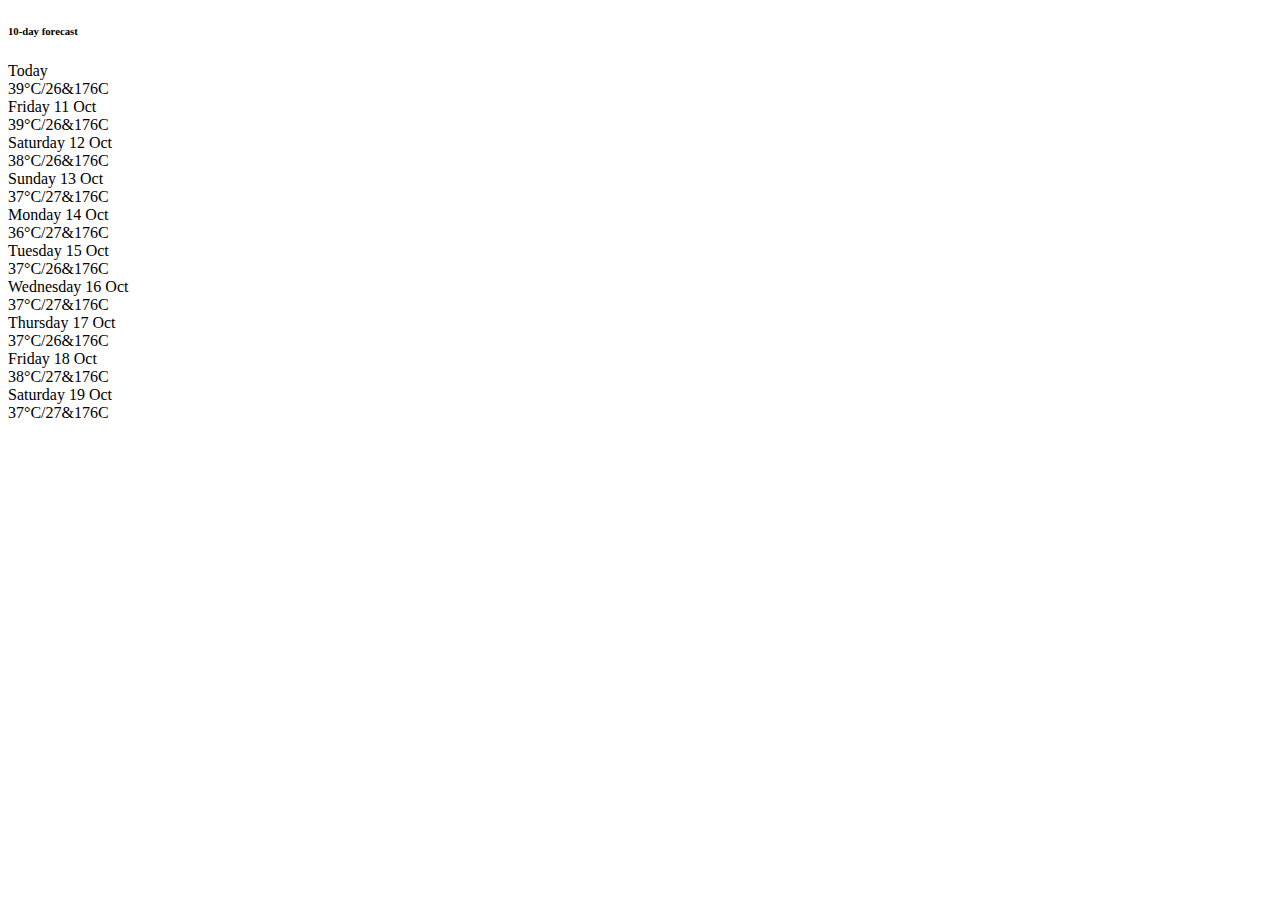
==== index.html @ f7fb5e8a "Add files via upload" ====
<!DOCTYPE html>
<html lang="en">
<head>
    <link rel="stylesheet" href="style.css">
    <meta charset="UTF-8">
    <meta name="viewport" content="width=device-width, initial-scale=1.0">
    <title>10-DAY FORECAST</title>
</head>
<body>
    <div class="container">
        <h6>10-day forecast</h6>
        <div class="box1">
            <div class="text">Today</div>
            <div class="sun"></div>
            <div class="temp">39&#176C/26&176C</div>
        </div>
        <div class="box">
            <div class="text">Friday 11 Oct</div>
            <div class="sun"></div>
            <div class="temp">39&#176C/26&176C</div>
        </div>
        <div class="box">
            <div class="text">Saturday 12 Oct</div>
            <div class="sun"></div>
            <div class="temp">38&#176C/26&176C</div>
        </div>
        <div class="box">
        <div class="text">Sunday 13 Oct</div>
        <div class="sunb"></div>
        <div class="temp">37&#176C/27&176C</div>
    </div>
    <div class="box">
        <div class="text">Monday 14 Oct</div>
        <div class="sunb"></div>
        <div class="temp">36&#176C/27&176C</div>
    </div>
    <div class="box">
        <div class="text">Tuesday 15 Oct</div>
        <div class="sun"></div>
        <div class="temp">37&#176C/26&176C</div>
    </div>
    <div class="box">
        <div class="text">Wednesday 16 Oct</div>
        <div class="sunb"></div>
        <div class="temp">37&#176C/27&176C</div>
    </div>
    <div class="box">
        <div class="text">Thursday 17 Oct</div>
        <div class="sun"></div>
        <div class="temp">37&#176C/26&176C</div>
    </div>
    <div class="box">
        <div class="text">Friday 18 Oct</div>
        <div class="sunb"></div>
        <div class="temp">38&#176C/27&176C</div>
    </div>
    <div class="box">
        <div class="text">Saturday 19 Oct</div>
        <div class="sunb"></div>
        <div class="temp">37&#176C/27&176C</div>
    </div>
    </div>
</body>
</html>
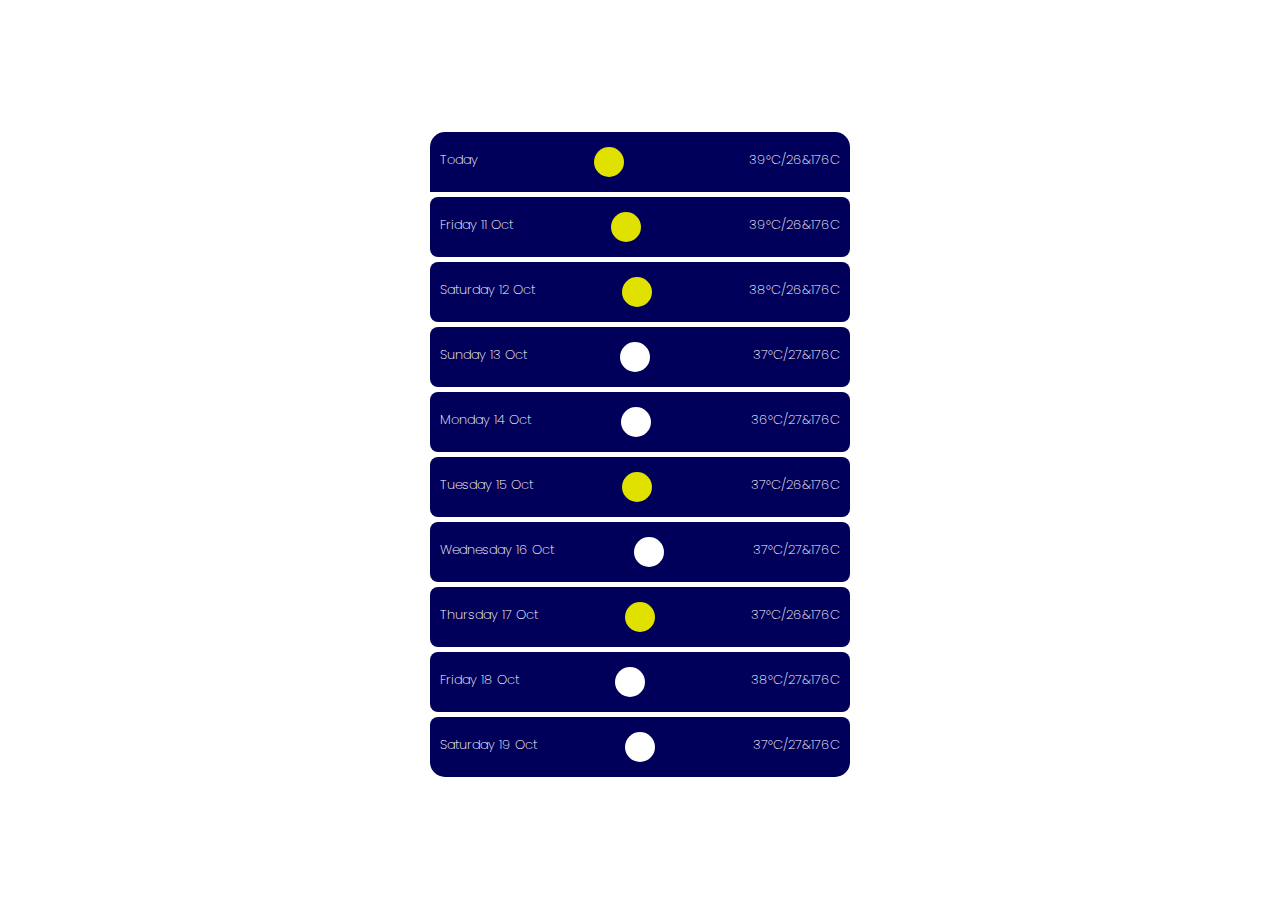
==== commit 63dac460: "Add files via upload" ====
--- a/index.html
+++ b/index.html
@@ -2,6 +2,9 @@
 <html lang="en">
 <head>
     <link rel="stylesheet" href="style.css">
+    <link rel="preconnect" href="https://fonts.googleapis.com">
+<link rel="preconnect" href="https://fonts.gstatic.com" crossorigin>
+<link href="https://fonts.googleapis.com/css2?family=Poppins:ital,wght@0,100;0,200;0,300;0,400;0,500;0,600;0,700;0,800;0,900;1,100;1,200;1,300;1,400;1,500;1,600;1,700;1,800;1,900&display=swap" rel="stylesheet">
     <meta charset="UTF-8">
     <meta name="viewport" content="width=device-width, initial-scale=1.0">
     <title>10-DAY FORECAST</title>
@@ -14,47 +17,56 @@
             <div class="sun"></div>
             <div class="temp">39&#176C/26&176C</div>
         </div>
+        
         <div class="box">
             <div class="text">Friday 11 Oct</div>
             <div class="sun"></div>
             <div class="temp">39&#176C/26&176C</div>
         </div>
+        
         <div class="box">
             <div class="text">Saturday 12 Oct</div>
             <div class="sun"></div>
             <div class="temp">38&#176C/26&176C</div>
         </div>
+        
         <div class="box">
         <div class="text">Sunday 13 Oct</div>
         <div class="sunb"></div>
         <div class="temp">37&#176C/27&176C</div>
     </div>
+    
     <div class="box">
         <div class="text">Monday 14 Oct</div>
         <div class="sunb"></div>
         <div class="temp">36&#176C/27&176C</div>
     </div>
+    
     <div class="box">
         <div class="text">Tuesday 15 Oct</div>
         <div class="sun"></div>
         <div class="temp">37&#176C/26&176C</div>
     </div>
+    
     <div class="box">
         <div class="text">Wednesday 16 Oct</div>
         <div class="sunb"></div>
         <div class="temp">37&#176C/27&176C</div>
     </div>
+    
     <div class="box">
         <div class="text">Thursday 17 Oct</div>
         <div class="sun"></div>
         <div class="temp">37&#176C/26&176C</div>
     </div>
+    
     <div class="box">
         <div class="text">Friday 18 Oct</div>
         <div class="sunb"></div>
         <div class="temp">38&#176C/27&176C</div>
     </div>
-    <div class="box">
+    
+    <div class="box10">
         <div class="text">Saturday 19 Oct</div>
         <div class="sunb"></div>
         <div class="temp">37&#176C/27&176C</div>
--- a/style.css
+++ b/style.css
@@ -0,0 +1,91 @@
+body{
+    font-family: "poppins",sans-serif;
+    font-weight: 300;
+    font-weight: 400;
+    font-style: normal;
+    background-color: rgba(0, 0,180, 0.,849);
+    color: white;
+    display: grid;
+    justify-content: center;
+    margin-top: 100px;
+
+ }
+ h6{
+    font-size: large;
+    font-weight: 400;
+    padding: 0;
+    margin: 0;
+ }
+ .box{
+    height: 40px;
+    width: 400px;
+    background-color: rgb(0,0,90);
+    display: flex;
+    justify-content: space-between;
+    margin: 5px;
+    padding: 10px;
+    border-radius: 8px;
+ }
+ .box1 {
+    height: 40px;
+    width: 400px;
+    background-color: rgb(0,0,90);
+    display: flex;
+    justify-content: space-between;
+    margin: 5px;
+    padding: 10px;
+    border-top-left-radius: 15px;
+    border-top-right-radius: 15px;
+
+ }
+ .box10 {
+    height: 40px;
+    width: 400px;
+    background-color: rgb(0,0,90);
+    display: flex;
+    justify-content: space-between;
+    margin: 5px;
+    padding: 10px;
+    border-top-left-radius: 8px;
+    border-top-right-radius: 8px;
+    border-bottom-right-radius: 15px;
+    border-bottom-left-radius: 15px;
+ }
+ .text{
+    color: white;
+    font-weight: 200;
+    font-size: small;
+    margin-top:8px ;
+
+
+ }
+ .sun{
+    height: 30px;
+    width: 30px;
+    border-radius:50% ;
+    background-color: rgb(225, 225,0);
+    display: flex;
+    justify-content: center;
+    margin-top: 5px;
+    margin-right: 10px;
+
+ }
+ .sunb{
+    height: 30px;
+    width: 30px;
+    border-radius: 50%;
+    background: white;
+    display: flex;
+    justify-content: center;
+    margin-top: 5px;
+    margin-right: 10px;
+
+ }
+ .temp{
+    text-align: end;
+    color: white;
+    font-weight: 200;
+    font-size: small;
+    margin-top: 8px;
+    padding: 0;
+ }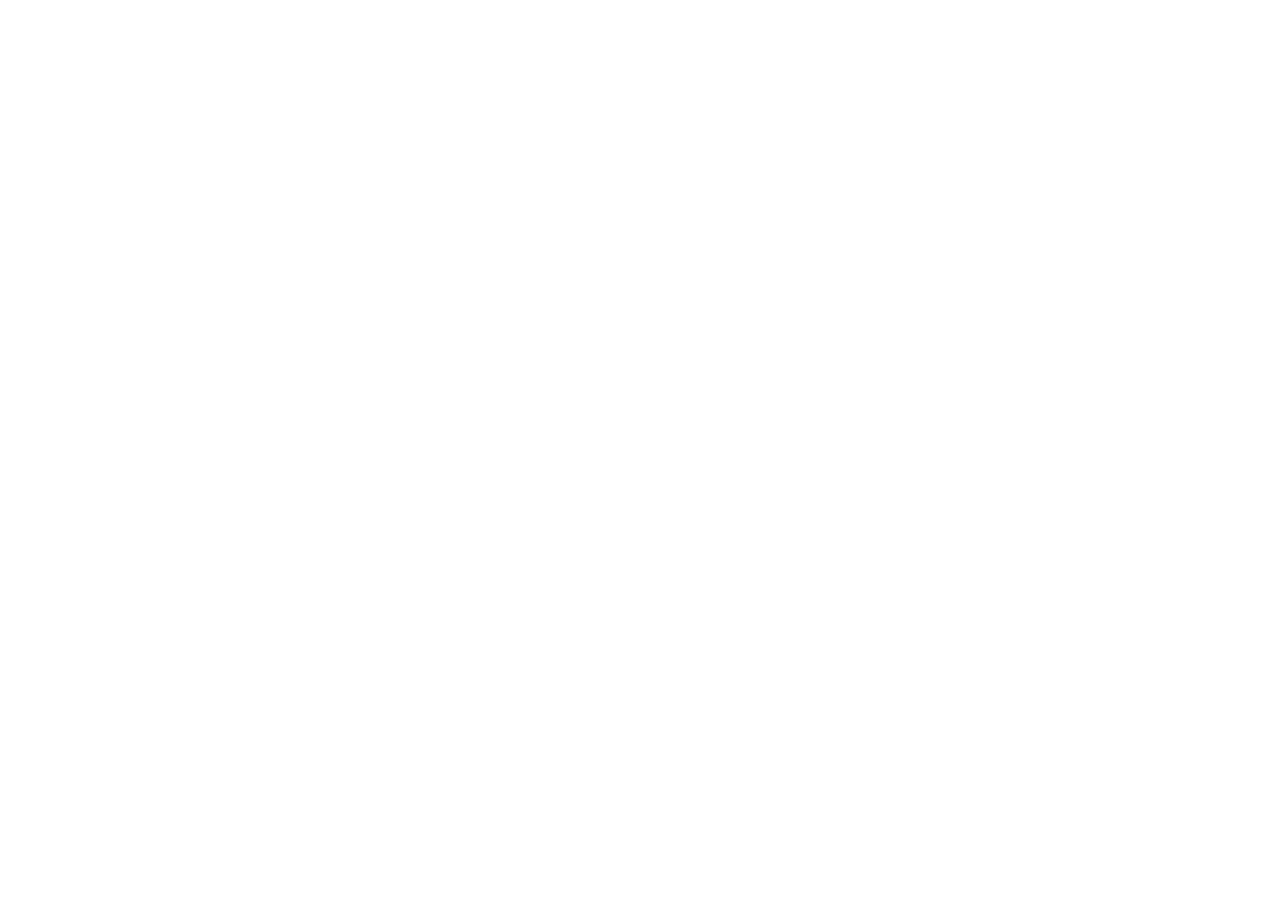
==== commit 0c916dad: "Add files via upload" ====
--- a/index.html
+++ b/index.html
@@ -1,76 +1,38 @@
 <!DOCTYPE html>
 <html lang="en">
 <head>
-    <link rel="stylesheet" href="style.css">
-    <link rel="preconnect" href="https://fonts.googleapis.com">
-<link rel="preconnect" href="https://fonts.gstatic.com" crossorigin>
-<link href="https://fonts.googleapis.com/css2?family=Poppins:ital,wght@0,100;0,200;0,300;0,400;0,500;0,600;0,700;0,800;0,900;1,100;1,200;1,300;1,400;1,500;1,600;1,700;1,800;1,900&display=swap" rel="stylesheet">
     <meta charset="UTF-8">
     <meta name="viewport" content="width=device-width, initial-scale=1.0">
-    <title>10-DAY FORECAST</title>
+    <title>Document</title>
 </head>
 <body>
-    <div class="container">
-        <h6>10-day forecast</h6>
-        <div class="box1">
-            <div class="text">Today</div>
-            <div class="sun"></div>
-            <div class="temp">39&#176C/26&176C</div>
-        </div>
-        
-        <div class="box">
-            <div class="text">Friday 11 Oct</div>
-            <div class="sun"></div>
-            <div class="temp">39&#176C/26&176C</div>
-        </div>
-        
-        <div class="box">
-            <div class="text">Saturday 12 Oct</div>
-            <div class="sun"></div>
-            <div class="temp">38&#176C/26&176C</div>
-        </div>
-        
-        <div class="box">
-        <div class="text">Sunday 13 Oct</div>
-        <div class="sunb"></div>
-        <div class="temp">37&#176C/27&176C</div>
-    </div>
-    
-    <div class="box">
-        <div class="text">Monday 14 Oct</div>
-        <div class="sunb"></div>
-        <div class="temp">36&#176C/27&176C</div>
-    </div>
-    
-    <div class="box">
-        <div class="text">Tuesday 15 Oct</div>
-        <div class="sun"></div>
-        <div class="temp">37&#176C/26&176C</div>
-    </div>
-    
-    <div class="box">
-        <div class="text">Wednesday 16 Oct</div>
-        <div class="sunb"></div>
-        <div class="temp">37&#176C/27&176C</div>
-    </div>
-    
-    <div class="box">
-        <div class="text">Thursday 17 Oct</div>
-        <div class="sun"></div>
-        <div class="temp">37&#176C/26&176C</div>
-    </div>
-    
-    <div class="box">
-        <div class="text">Friday 18 Oct</div>
-        <div class="sunb"></div>
-        <div class="temp">38&#176C/27&176C</div>
-    </div>
-    
-    <div class="box10">
-        <div class="text">Saturday 19 Oct</div>
-        <div class="sunb"></div>
-        <div class="temp">37&#176C/27&176C</div>
-    </div>
-    </div>
+<script>
+    const contact = {
+        "full-name": "alex",
+        phoneNumber : "9077547",
+        email : "alex@gmail.com",
+        address : {
+            city : "karachi",
+            postalCode : "74550",
+            street : "Ned Academy",
+            location :{
+                longitude : "6523",
+                latitude : "7428"
+            }
+        }
+    }
+    console.log(contact)
+    console.log(typeof contact);
+
+    let json = JSON.stringify(contact)
+    console.log(typeof json);
+
+    console.log(json);
+
+    let obj = JSON.parse(json)
+    console.log(typeof obj);
+
+    console.log(obj);
+</script> 
 </body>
 </html>